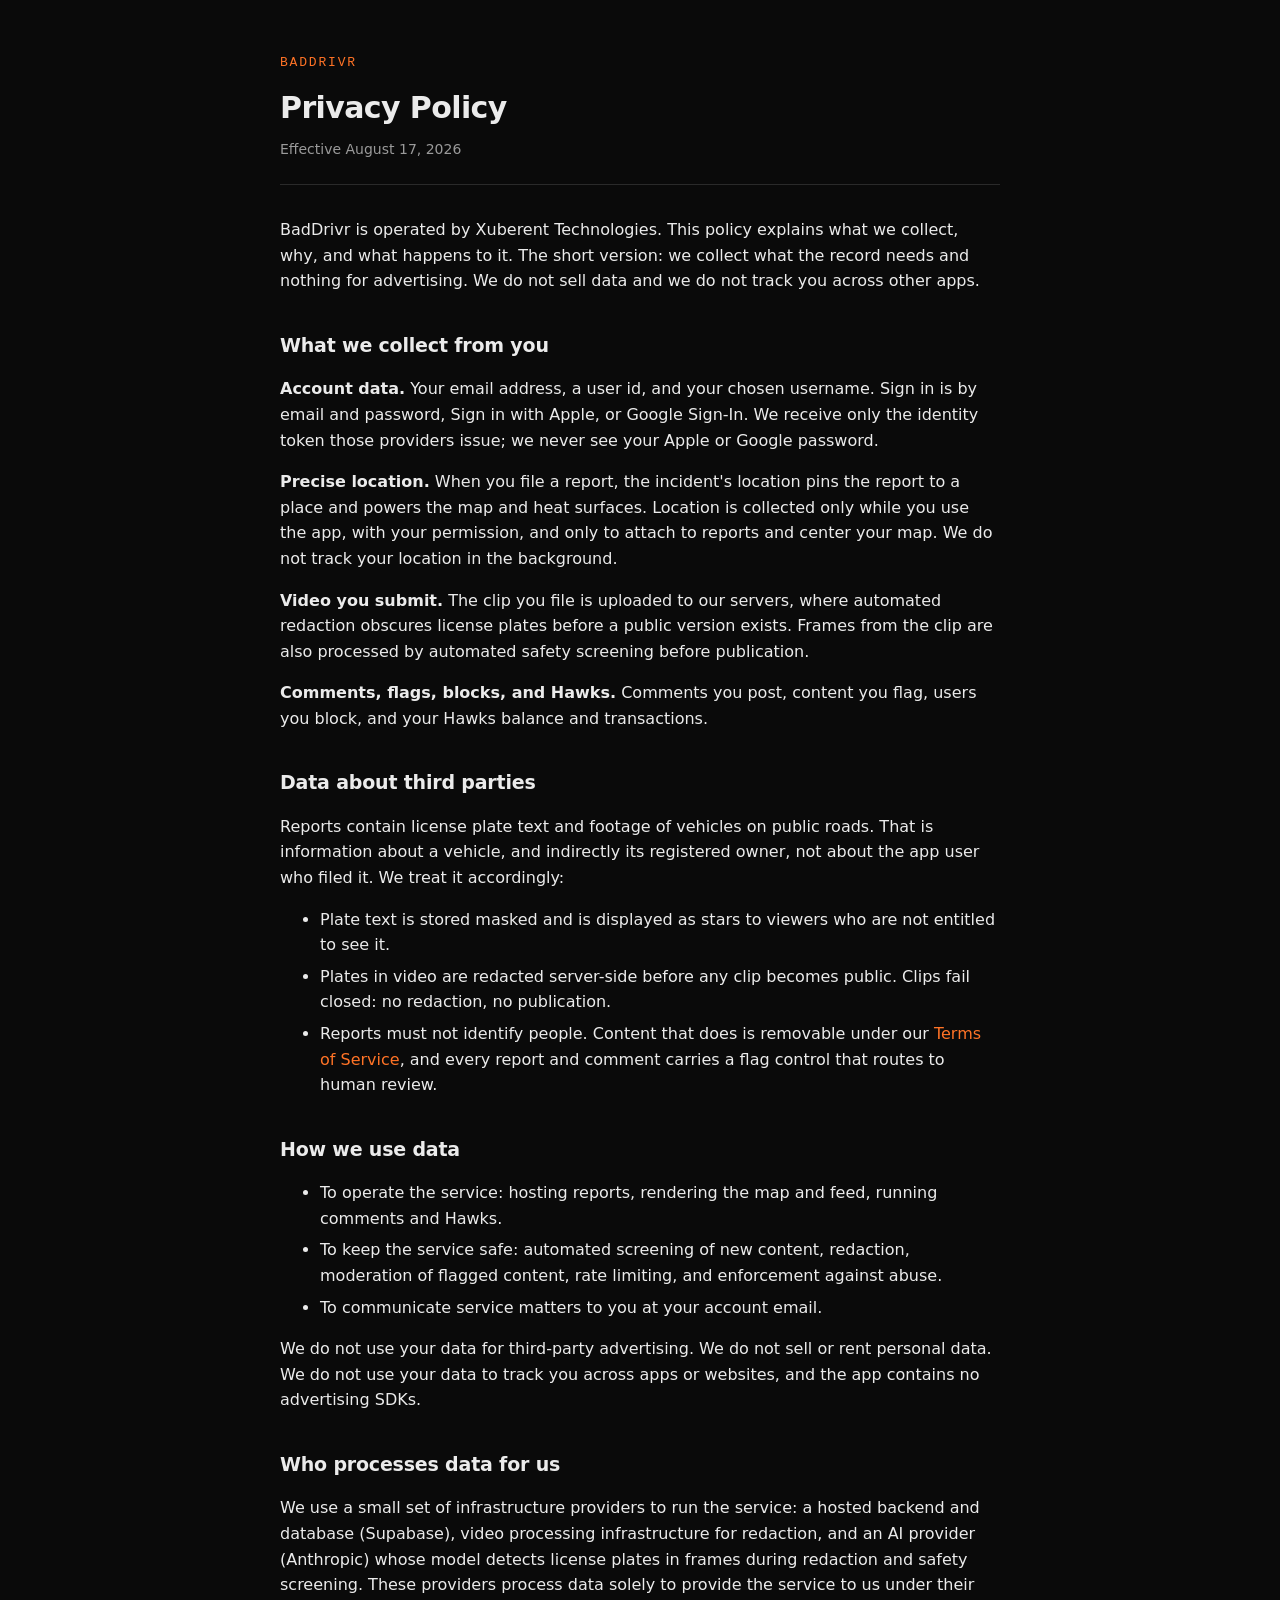
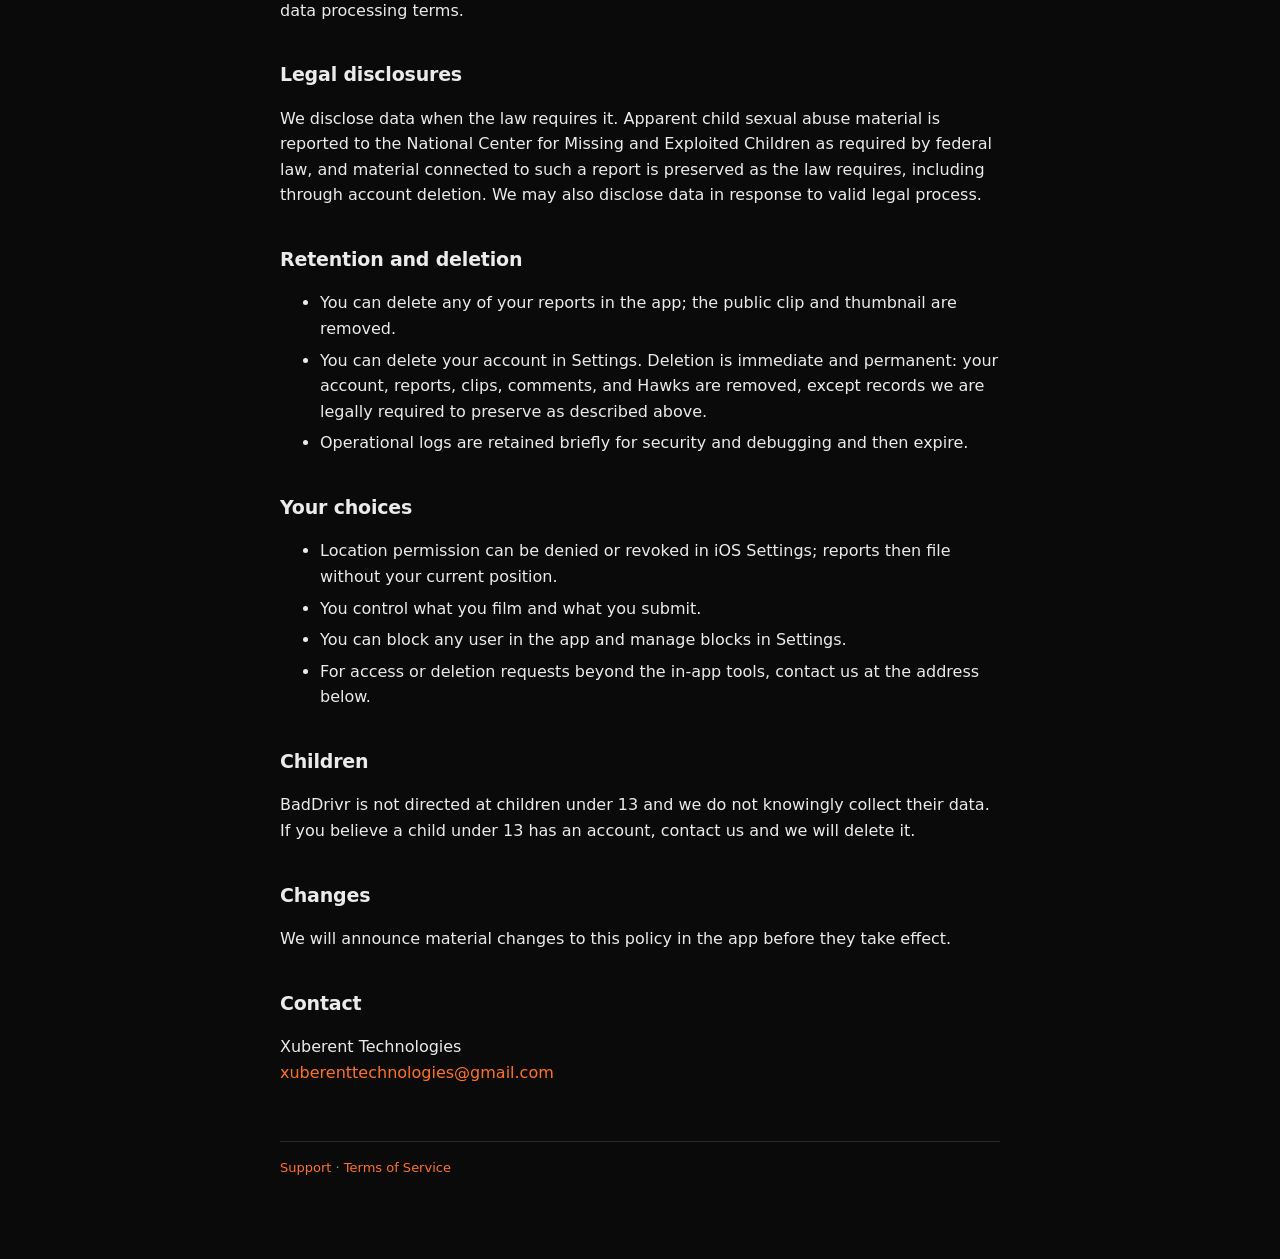
==== privacy.html @ f7e8ca8e "BadDrivr policy pages: support, terms, privacy Co-Authored-By: Claude Fable 5 <noreply@anthropic.com" ====
<!DOCTYPE html>
<html lang="en">
<head>
<meta charset="utf-8">
<meta name="viewport" content="width=device-width, initial-scale=1">
<meta name="color-scheme" content="dark">
<title>BadDrivr Privacy Policy</title>
<link rel="stylesheet" href="style.css">
</head>
<body>
<div class="wrap">
  <header>
    <a class="brand" href="index.html">BadDrivr</a>
    <h1>Privacy Policy</h1>
    <p class="effective">Effective August 17, 2026</p>
  </header>

  <p>BadDrivr is operated by Xuberent Technologies. This policy explains what we collect, why, and what happens to it. The short version: we collect what the record needs and nothing for advertising. We do not sell data and we do not track you across other apps.</p>

  <h2>What we collect from you</h2>
  <p><strong>Account data.</strong> Your email address, a user id, and your chosen username. Sign in is by email and password, Sign in with Apple, or Google Sign-In. We receive only the identity token those providers issue; we never see your Apple or Google password.</p>
  <p><strong>Precise location.</strong> When you file a report, the incident's location pins the report to a place and powers the map and heat surfaces. Location is collected only while you use the app, with your permission, and only to attach to reports and center your map. We do not track your location in the background.</p>
  <p><strong>Video you submit.</strong> The clip you file is uploaded to our servers, where automated redaction obscures license plates before a public version exists. Frames from the clip are also processed by automated safety screening before publication.</p>
  <p><strong>Comments, flags, blocks, and Hawks.</strong> Comments you post, content you flag, users you block, and your Hawks balance and transactions.</p>

  <h2>Data about third parties</h2>
  <p>Reports contain license plate text and footage of vehicles on public roads. That is information about a vehicle, and indirectly its registered owner, not about the app user who filed it. We treat it accordingly:</p>
  <ul>
    <li>Plate text is stored masked and is displayed as stars to viewers who are not entitled to see it.</li>
    <li>Plates in video are redacted server-side before any clip becomes public. Clips fail closed: no redaction, no publication.</li>
    <li>Reports must not identify people. Content that does is removable under our <a href="terms.html">Terms of Service</a>, and every report and comment carries a flag control that routes to human review.</li>
  </ul>

  <h2>How we use data</h2>
  <ul>
    <li>To operate the service: hosting reports, rendering the map and feed, running comments and Hawks.</li>
    <li>To keep the service safe: automated screening of new content, redaction, moderation of flagged content, rate limiting, and enforcement against abuse.</li>
    <li>To communicate service matters to you at your account email.</li>
  </ul>
  <p>We do not use your data for third-party advertising. We do not sell or rent personal data. We do not use your data to track you across apps or websites, and the app contains no advertising SDKs.</p>

  <h2>Who processes data for us</h2>
  <p>We use a small set of infrastructure providers to run the service: a hosted backend and database (Supabase), video processing infrastructure for redaction, and an AI provider (Anthropic) whose model detects license plates in frames during redaction and safety screening. These providers process data solely to provide the service to us under their data processing terms.</p>

  <h2>Legal disclosures</h2>
  <p>We disclose data when the law requires it. Apparent child sexual abuse material is reported to the National Center for Missing and Exploited Children as required by federal law, and material connected to such a report is preserved as the law requires, including through account deletion. We may also disclose data in response to valid legal process.</p>

  <h2>Retention and deletion</h2>
  <ul>
    <li>You can delete any of your reports in the app; the public clip and thumbnail are removed.</li>
    <li>You can delete your account in Settings. Deletion is immediate and permanent: your account, reports, clips, comments, and Hawks are removed, except records we are legally required to preserve as described above.</li>
    <li>Operational logs are retained briefly for security and debugging and then expire.</li>
  </ul>

  <h2>Your choices</h2>
  <ul>
    <li>Location permission can be denied or revoked in iOS Settings; reports then file without your current position.</li>
    <li>You control what you film and what you submit.</li>
    <li>You can block any user in the app and manage blocks in Settings.</li>
    <li>For access or deletion requests beyond the in-app tools, contact us at the address below.</li>
  </ul>

  <h2>Children</h2>
  <p>BadDrivr is not directed at children under 13 and we do not knowingly collect their data. If you believe a child under 13 has an account, contact us and we will delete it.</p>

  <h2>Changes</h2>
  <p>We will announce material changes to this policy in the app before they take effect.</p>

  <h2>Contact</h2>
  <p>Xuberent Technologies<br>
  <a href="mailto:xuberenttechnologies@gmail.com">xuberenttechnologies@gmail.com</a></p>

  <footer><a href="index.html">Support</a> &middot; <a href="terms.html">Terms of Service</a></footer>
</div>
</body>
</html>
---- style.css ----
:root {
  --ink: #0A0A0A;
  --surface: #141414;
  --stroke: #2A2A2A;
  --text: #EBEBEB;
  --muted: #9A9A9A;
  --hawk: #FF7326;
}
* { box-sizing: border-box; }
html { background: var(--ink); }
body {
  background: var(--ink);
  color: var(--text);
  font-family: -apple-system, BlinkMacSystemFont, "Segoe UI", system-ui, sans-serif;
  line-height: 1.6;
  margin: 0;
  padding: 0 20px 80px;
}
.wrap { max-width: 720px; margin: 0 auto; }
header { padding: 48px 0 24px; border-bottom: 1px solid var(--stroke); margin-bottom: 32px; }
.brand {
  font-size: 13px;
  letter-spacing: 0.14em;
  text-transform: uppercase;
  color: var(--hawk);
  font-family: ui-monospace, "SF Mono", Menlo, monospace;
  text-decoration: none;
}
h1 { font-size: 30px; font-weight: 800; letter-spacing: -0.02em; margin: 10px 0 6px; }
.effective { color: var(--muted); font-size: 14px; margin: 0; }
h2 { font-size: 19px; font-weight: 700; margin: 36px 0 10px; letter-spacing: -0.01em; }
p, li { color: var(--text); font-size: 16px; }
li { margin: 6px 0; }
strong { font-weight: 650; }
a { color: var(--hawk); text-decoration: none; }
a:hover { text-decoration: underline; }
.muted { color: var(--muted); }
nav.pages { display: flex; gap: 12px; flex-wrap: wrap; margin-top: 20px; }
nav.pages a {
  border: 1px solid var(--stroke);
  background: var(--surface);
  border-radius: 8px;
  padding: 10px 16px;
  color: var(--text);
  font-size: 15px;
}
nav.pages a:hover { border-color: var(--hawk); text-decoration: none; }
footer { margin-top: 56px; padding-top: 16px; border-top: 1px solid var(--stroke); color: var(--muted); font-size: 13px; }
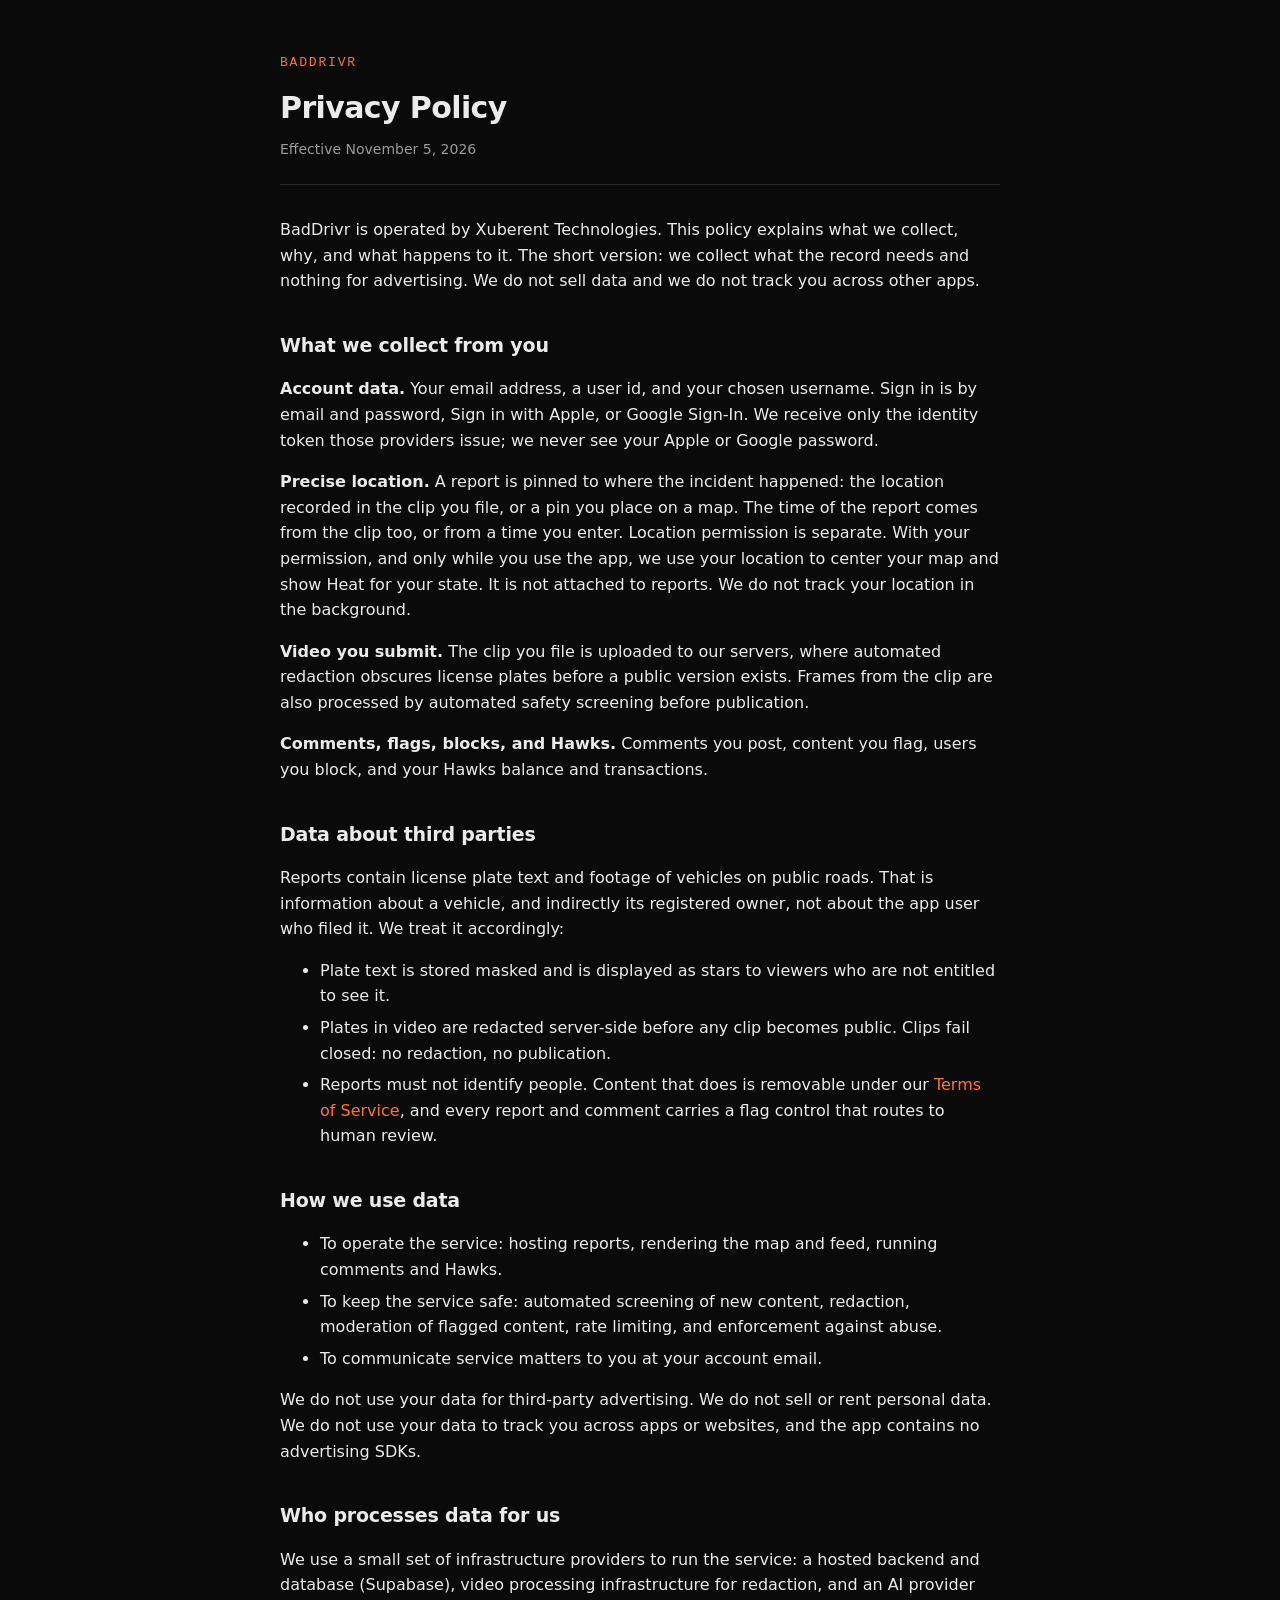
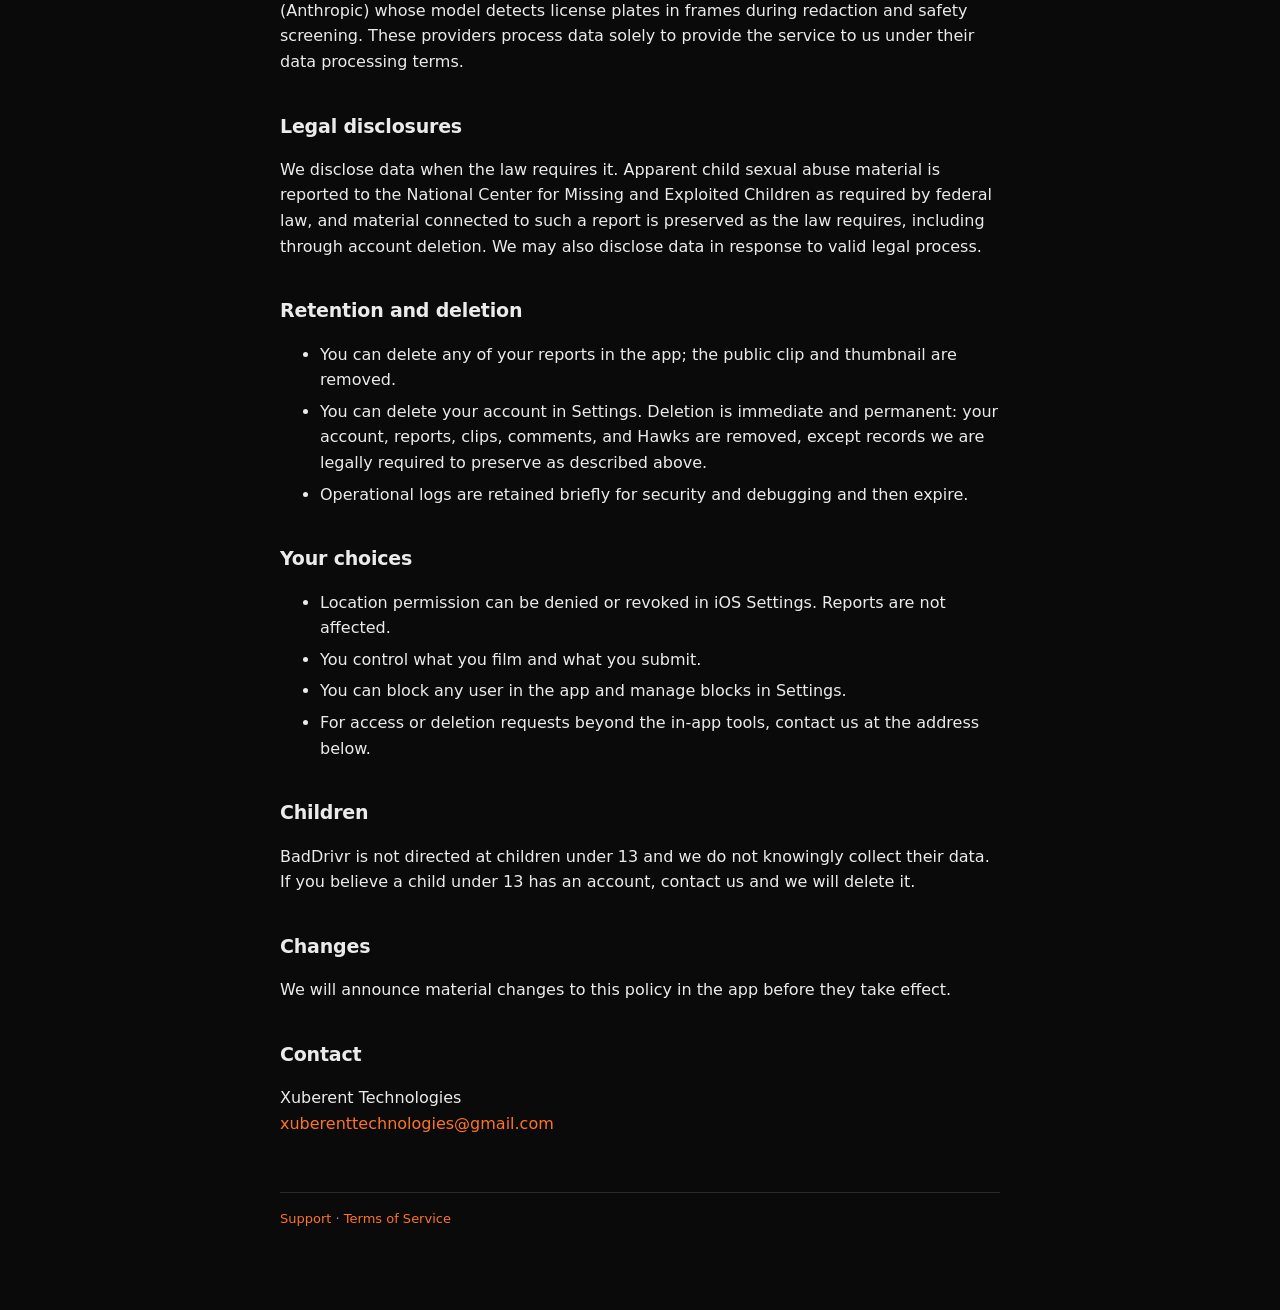
==== commit ccb96a51: "Privacy: reports are pinned from the clip or a placed pin, not your location Location permission now" ====
--- a/privacy.html
+++ b/privacy.html
@@ -12,14 +12,14 @@
   <header>
     <a class="brand" href="index.html">BadDrivr</a>
     <h1>Privacy Policy</h1>
-    <p class="effective">Effective August 17, 2026</p>
+    <p class="effective">Effective November 5, 2026</p>
   </header>
 
   <p>BadDrivr is operated by Xuberent Technologies. This policy explains what we collect, why, and what happens to it. The short version: we collect what the record needs and nothing for advertising. We do not sell data and we do not track you across other apps.</p>
 
   <h2>What we collect from you</h2>
   <p><strong>Account data.</strong> Your email address, a user id, and your chosen username. Sign in is by email and password, Sign in with Apple, or Google Sign-In. We receive only the identity token those providers issue; we never see your Apple or Google password.</p>
-  <p><strong>Precise location.</strong> When you file a report, the incident's location pins the report to a place and powers the map and heat surfaces. Location is collected only while you use the app, with your permission, and only to attach to reports and center your map. We do not track your location in the background.</p>
+  <p><strong>Precise location.</strong> A report is pinned to where the incident happened: the location recorded in the clip you file, or a pin you place on a map. The time of the report comes from the clip too, or from a time you enter. Location permission is separate. With your permission, and only while you use the app, we use your location to center your map and show Heat for your state. It is not attached to reports. We do not track your location in the background.</p>
   <p><strong>Video you submit.</strong> The clip you file is uploaded to our servers, where automated redaction obscures license plates before a public version exists. Frames from the clip are also processed by automated safety screening before publication.</p>
   <p><strong>Comments, flags, blocks, and Hawks.</strong> Comments you post, content you flag, users you block, and your Hawks balance and transactions.</p>
 
@@ -54,7 +54,7 @@
 
   <h2>Your choices</h2>
   <ul>
-    <li>Location permission can be denied or revoked in iOS Settings; reports then file without your current position.</li>
+    <li>Location permission can be denied or revoked in iOS Settings. Reports are not affected.</li>
     <li>You control what you film and what you submit.</li>
     <li>You can block any user in the app and manage blocks in Settings.</li>
     <li>For access or deletion requests beyond the in-app tools, contact us at the address below.</li>
